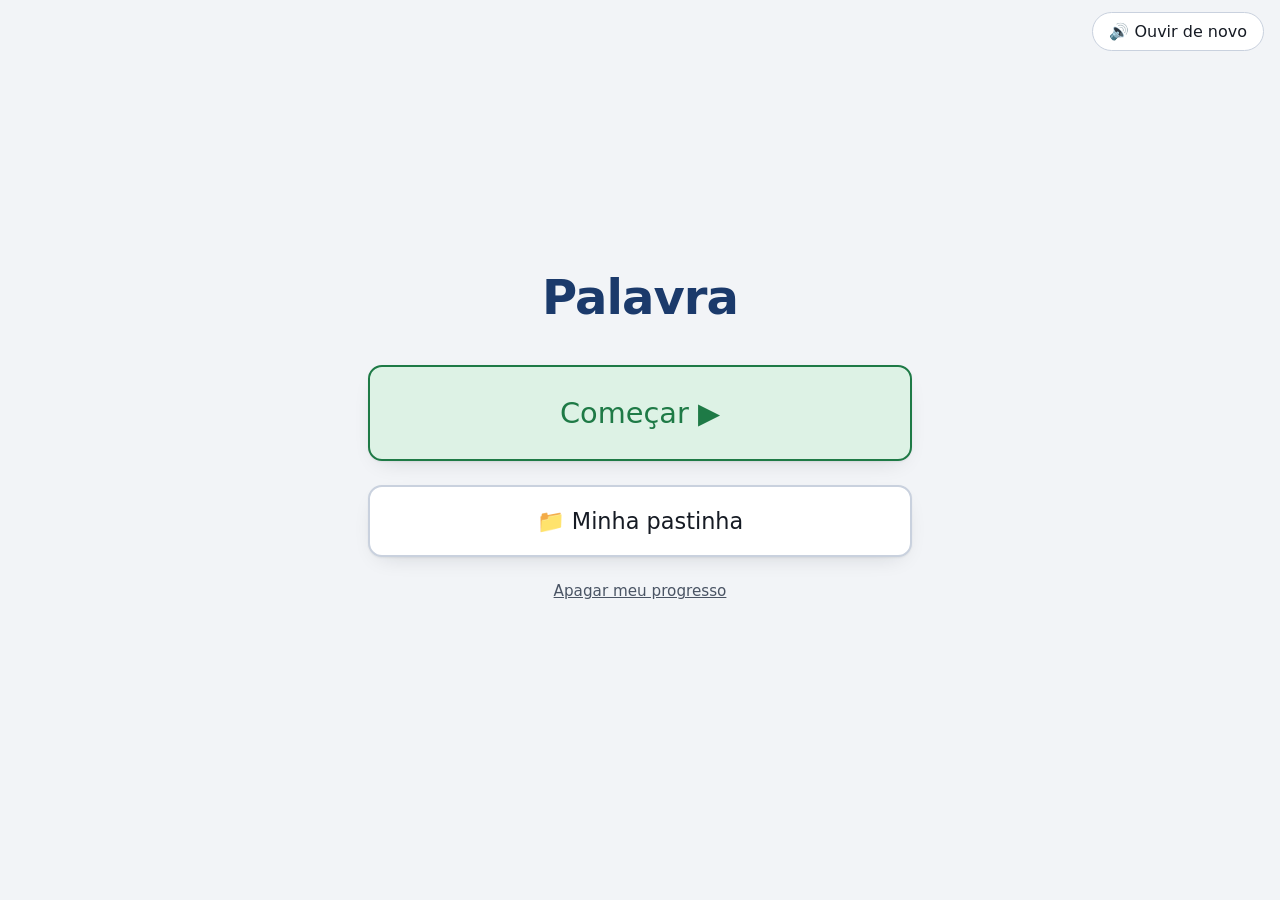
==== app/index.html @ 749df088 "Implementa o app: sessão completa com voz, ficha da descoberta e teclado de sílabas PWA em HTML e Ja" ====
<!doctype html>
<html lang="pt-BR">
<head>
  <meta charset="utf-8">
  <meta name="viewport" content="width=device-width, initial-scale=1, viewport-fit=cover">
  <meta name="theme-color" content="#1B3A6B">
  <meta name="description" content="Alfabetização de adultos pelo método Paulo Freire">
  <title>Palavra</title>
  <link rel="manifest" href="manifest.json">
  <link rel="icon" href="icones/icone-192.png">
  <link rel="apple-touch-icon" href="icones/icone-192.png">
  <link rel="stylesheet" href="estilo.css">
</head>
<body>
  <header class="barra">
    <button id="repetir" class="btn-ouvir" aria-label="Ouvir de novo">🔊 Ouvir de novo</button>
  </header>
  <main id="tela" class="tela"></main>
  <footer class="rodape">
    <p id="legenda" class="legenda" aria-live="polite"></p>
  </footer>
  <noscript>Este aplicativo precisa de JavaScript.</noscript>
  <script type="module" src="app.js"></script>
</body>
</html>
---- app/estilo.css ----
/* Palavra — feito para celular, para quem ainda não lê: pouco texto, letras
   grandes, botões grandes, tudo com som. Cores dos documentos do projeto. */

:root {
  --fundo: #F2F4F7;
  --cartao: #FFFFFF;
  --linha: #C9D1DE;
  --texto: #161B24;
  --texto-2: #4A5464;
  --tinta: #1B3A6B;
  --tinta-suave: #E3EAF6;
  --luz: #A8741A;
  --luz-suave: #F6EBD5;
  --certo: #1E7A46;
  --certo-suave: #DDF2E5;
  --atencao: #B4541A;
  --atencao-suave: #FBE5D6;
  --sombra: 0 1px 2px rgba(22, 27, 36, .06), 0 8px 24px -12px rgba(22, 27, 36, .2);
  --raio: 14px;
  --fonte: system-ui, -apple-system, "Segoe UI", Roboto, sans-serif;
}

@media (prefers-color-scheme: dark) {
  :root {
    --fundo: #0E131C;
    --cartao: #151C28;
    --linha: #2C3849;
    --texto: #E8ECF3;
    --texto-2: #AEB9C9;
    --tinta: #8CB0EC;
    --tinta-suave: #182740;
    --luz: #E0AE55;
    --luz-suave: #2A2214;
    --certo: #5BC489;
    --certo-suave: #12301F;
    --atencao: #F0965A;
    --atencao-suave: #3A2214;
    --sombra: 0 1px 2px rgba(0, 0, 0, .4), 0 10px 30px -14px rgba(0, 0, 0, .7);
  }
}

* { box-sizing: border-box; }

html, body { margin: 0; }

body {
  min-height: 100dvh;
  display: flex;
  flex-direction: column;
  background: var(--fundo);
  color: var(--texto);
  font-family: var(--fonte);
  -webkit-tap-highlight-color: transparent;
}

button { font: inherit; color: inherit; cursor: pointer; }

.barra {
  display: flex;
  justify-content: flex-end;
  padding: max(.75rem, env(safe-area-inset-top)) 1rem .5rem;
}

.btn-ouvir {
  border: 1px solid var(--linha);
  background: var(--cartao);
  border-radius: 999px;
  padding: .55rem 1rem;
  font-size: 1rem;
}

.tela { flex: 1; display: flex; padding: 0 1rem; }

.conteudo {
  width: 100%;
  max-width: 34rem;
  margin: 0 auto;
  display: flex;
  flex-direction: column;
  align-items: center;
  justify-content: center;
  gap: 1.5rem;
  padding: 1rem 0 2rem;
}

.rodape { padding: .5rem 1rem max(1rem, env(safe-area-inset-bottom)); min-height: 4.5rem; }

.legenda {
  max-width: 34rem;
  margin: 0 auto;
  color: var(--texto-2);
  font-size: 1rem;
  line-height: 1.4;
  text-align: center;
}

/* ---------------------------------------------------------------- início */

.marca { font-size: 3rem; margin: 0 0 1rem; color: var(--tinta); letter-spacing: -.02em; }
.inicio .conteudo { justify-content: center; }

.icone-grande { font-size: 5rem; line-height: 1; }
.grande { font-size: 1.6rem; text-align: center; margin: 0; }

/* ---------------------------------------------------------------- botões */

.btn {
  min-width: 4.5rem;
  min-height: 4.5rem;
  padding: .75rem 1.25rem;
  border: 2px solid var(--linha);
  border-radius: var(--raio);
  background: var(--cartao);
  box-shadow: var(--sombra);
  font-size: 1.8rem;
}
.btn:active { transform: scale(.97); }
.btn.sim { border-color: var(--certo); background: var(--certo-suave); color: var(--certo); }
.btn.nao { border-color: var(--atencao); background: var(--atencao-suave); color: var(--atencao); }
.btn.largo { width: 100%; font-size: 1.4rem; }
.comecar { font-size: 1.8rem !important; min-height: 6rem; }

.botoes { display: flex; gap: .75rem; justify-content: center; flex-wrap: wrap; }

.link { background: none; border: 0; color: var(--texto-2); text-decoration: underline; font-size: .95rem; }

/* ---------------------------------------------------------------- microfone */

.mic-area { display: flex; flex-direction: column; align-items: center; gap: .5rem; min-height: 8rem; }

.mic {
  width: 7rem;
  height: 7rem;
  border-radius: 50%;
  border: 0;
  background: var(--tinta);
  color: #fff;
  font-size: 3rem;
  display: grid;
  place-items: center;
  box-shadow: var(--sombra);
}
.mic.ouvindo { animation: pulsar 1.2s ease-in-out infinite; }
@keyframes pulsar {
  0%, 100% { box-shadow: 0 0 0 0 color-mix(in srgb, var(--tinta) 45%, transparent); }
  50% { box-shadow: 0 0 0 18px transparent; }
}
.mic-dica { margin: 0; color: var(--texto-2); font-size: 1.1rem; }

.digitar { display: flex; gap: .5rem; width: 100%; }
.digitar input {
  flex: 1;
  font-size: 1.2rem;
  padding: .75rem;
  border-radius: var(--raio);
  border: 2px solid var(--linha);
  background: var(--cartao);
  color: var(--texto);
}
.digitar .btn { min-height: auto; font-size: 1.1rem; }
.aviso { font-size: .9rem; color: var(--texto-2); text-align: center; margin: 0; }

/* ---------------------------------------------------------------- sílabas */

.sil {
  text-transform: uppercase;
  font-weight: 700;
  letter-spacing: .02em;
  border-radius: 10px;
  transition: background .15s, color .15s, transform .15s;
}

.palavra { display: flex; gap: .4rem; font-size: clamp(2.6rem, 14vw, 4.5rem); }
.palavra .sil { padding: .1em .2em; background: var(--cartao); box-shadow: var(--sombra); }

.familia, .vogais, .montagem, .escrita {
  display: flex;
  flex-wrap: wrap;
  gap: .4rem;
  justify-content: center;
  font-size: clamp(1.6rem, 8vw, 2.4rem);
}
.familia .sil, .vogais .sil, .montagem .sil, .escrita .sil {
  padding: .15em .35em;
  background: var(--cartao);
  border: 1px solid var(--linha);
}

.montagem, .escrita {
  min-height: 3.4rem;
  width: 100%;
  border-bottom: 3px solid var(--tinta);
  padding-bottom: .4rem;
}
.escrita .vazio { color: var(--texto-2); }

.acesa { background: var(--luz-suave) !important; color: var(--luz); transform: scale(1.08); }
.certa, .escrita.certa .sil { background: var(--certo-suave) !important; color: var(--certo); }
.atencao { background: var(--atencao-suave) !important; color: var(--atencao); outline: 3px solid var(--atencao); }

/* ficha da descoberta */
.ficha {
  display: grid;
  grid-template-columns: repeat(var(--colunas), 1fr);
  gap: .4rem;
  width: 100%;
}
.cel {
  display: grid;
  place-items: center;
  min-height: 3.6rem;
  font-size: clamp(1.2rem, 6vw, 1.8rem);
  background: var(--cartao);
  border: 2px solid var(--linha);
  box-shadow: var(--sombra);
}
button.cel:active { transform: scale(.94); }

.criadas { display: flex; flex-wrap: wrap; gap: .5rem; justify-content: center; }
.chip {
  padding: .45rem .9rem;
  border-radius: 999px;
  background: var(--tinta-suave);
  color: var(--tinta);
  border: 0;
  font-size: 1.2rem;
  font-weight: 600;
  text-transform: uppercase;
}

/* teclado de sílabas */
.teclado { display: flex; flex-direction: column; gap: .4rem; width: 100%; }
.teclado .linha { display: grid; grid-template-columns: repeat(5, 1fr); gap: .4rem; }
.tecla {
  min-height: 3.4rem;
  font-size: clamp(1.1rem, 5.5vw, 1.6rem);
  background: var(--cartao);
  border: 2px solid var(--linha);
}
.tecla:active { background: var(--luz-suave); }

/* caderno */
.lista-caderno {
  list-style: none;
  margin: 0;
  padding: 1.25rem 1.5rem;
  width: 100%;
  background: var(--cartao);
  border-radius: var(--raio);
  box-shadow: var(--sombra);
  font-size: clamp(2rem, 10vw, 3rem);
  font-weight: 700;
  text-transform: uppercase;
  line-height: 1.6;
  text-align: center;
}

pre { white-space: pre-wrap; font-size: .8rem; max-width: 100%; overflow: auto; }
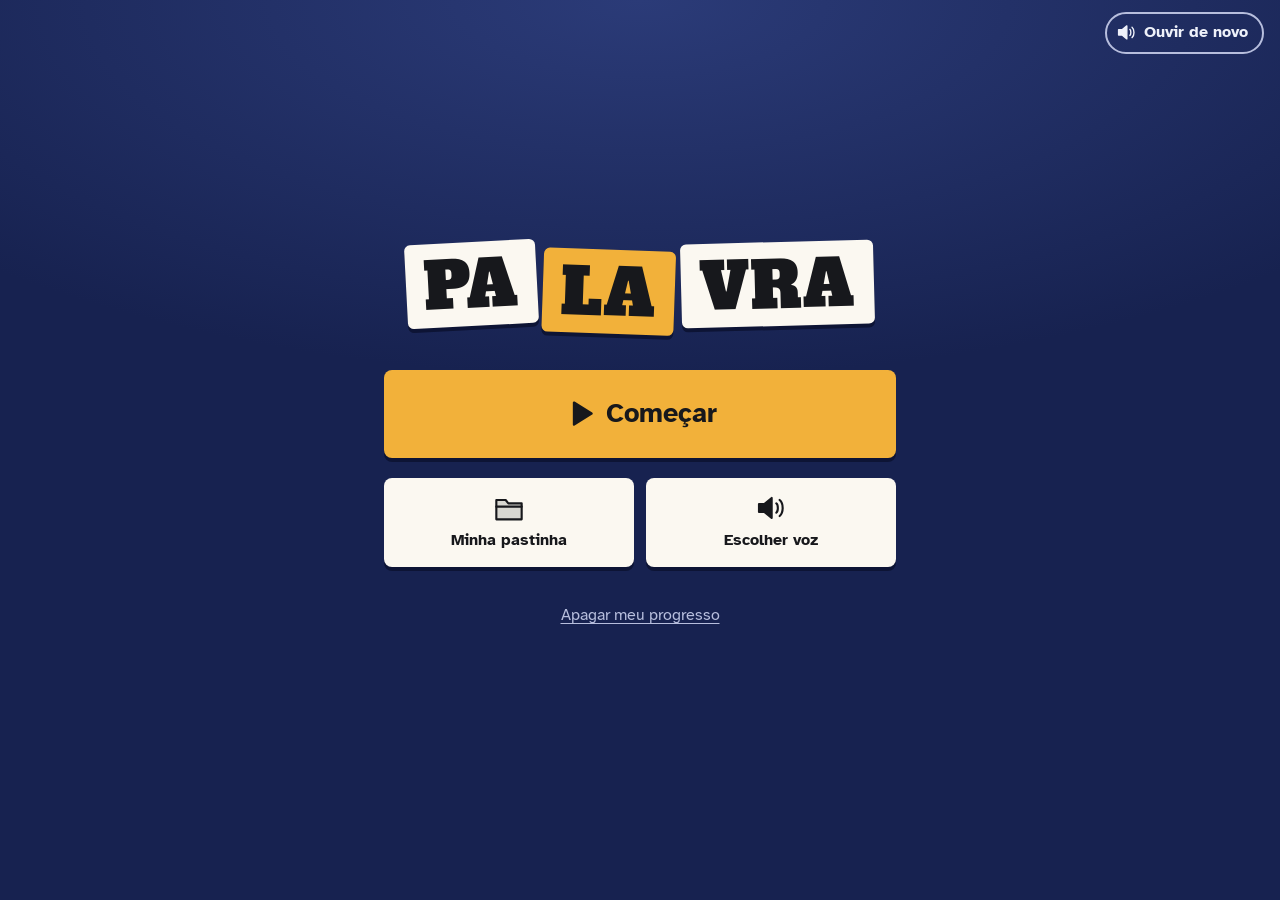
==== commit ca881b61: "Visual novo: sílabas de cartolina num quadro de anil Sílabas como pedaços de cartolina com letra de " ====
--- a/app/index.html
+++ b/app/index.html
@@ -3,17 +3,21 @@
 <head>
   <meta charset="utf-8">
   <meta name="viewport" content="width=device-width, initial-scale=1, viewport-fit=cover">
-  <meta name="theme-color" content="#1B3A6B">
+  <meta name="theme-color" content="#1E2B5C">
   <meta name="description" content="Alfabetização de adultos pelo método Paulo Freire">
   <title>Palavra</title>
   <link rel="manifest" href="manifest.json">
   <link rel="icon" href="icones/icone-192.png">
   <link rel="apple-touch-icon" href="icones/icone-192.png">
+  <link rel="preconnect" href="https://fonts.googleapis.com">
+  <link rel="preconnect" href="https://fonts.gstatic.com" crossorigin>
+  <link rel="stylesheet" href="https://fonts.googleapis.com/css2?family=Alfa+Slab+One&family=Atkinson+Hyperlegible:wght@400;700&display=swap">
   <link rel="stylesheet" href="estilo.css">
 </head>
 <body>
   <header class="barra">
-    <button id="repetir" class="btn-ouvir" aria-label="Ouvir de novo">🔊 Ouvir de novo</button>
+    <ol id="trilha" class="trilha" aria-label="Etapas da sessão"></ol>
+    <button id="repetir" class="btn-ouvir">Ouvir de novo</button>
   </header>
   <main id="tela" class="tela"></main>
   <footer class="rodape">
--- a/app/estilo.css
+++ b/app/estilo.css
@@ -1,258 +1,385 @@
-/* Palavra — feito para celular, para quem ainda não lê: pouco texto, letras
-   grandes, botões grandes, tudo com som. Cores dos documentos do projeto. */
+/* Palavra
+   As sílabas são pedaços de cartolina pregados num quadro de anil, como as
+   fichas que o círculo de cultura levava para casa. A letra é de cartaz
+   popular (Alfa Slab One, tipo de madeira); o resto usa a Atkinson
+   Hyperlegible, desenhada para quem enxerga pouco. As cores vêm de pigmentos
+   do Nordeste: anil, açafrão, urucum e folha. */
 
 :root {
-  --fundo: #F2F4F7;
-  --cartao: #FFFFFF;
-  --linha: #C9D1DE;
-  --texto: #161B24;
-  --texto-2: #4A5464;
-  --tinta: #1B3A6B;
-  --tinta-suave: #E3EAF6;
-  --luz: #A8741A;
-  --luz-suave: #F6EBD5;
-  --certo: #1E7A46;
-  --certo-suave: #DDF2E5;
-  --atencao: #B4541A;
-  --atencao-suave: #FBE5D6;
-  --sombra: 0 1px 2px rgba(22, 27, 36, .06), 0 8px 24px -12px rgba(22, 27, 36, .2);
-  --raio: 14px;
-  --fonte: system-ui, -apple-system, "Segoe UI", Roboto, sans-serif;
-}
-
-@media (prefers-color-scheme: dark) {
-  :root {
-    --fundo: #0E131C;
-    --cartao: #151C28;
-    --linha: #2C3849;
-    --texto: #E8ECF3;
-    --texto-2: #AEB9C9;
-    --tinta: #8CB0EC;
-    --tinta-suave: #182740;
-    --luz: #E0AE55;
-    --luz-suave: #2A2214;
-    --certo: #5BC489;
-    --certo-suave: #12301F;
-    --atencao: #F0965A;
-    --atencao-suave: #3A2214;
-    --sombra: 0 1px 2px rgba(0, 0, 0, .4), 0 10px 30px -14px rgba(0, 0, 0, .7);
-  }
+  --anil: #1E2B5C;
+  --anil-fundo: #172250;
+  --anil-claro: #2B3B78;
+  --cartolina: #FBF8F1;
+  --cartolina-2: #EFE9DC;
+  --tinta: #17181C;
+  --acafrao: #F2B13A;
+  --acafrao-escuro: #B97C10;
+  --urucum: #C9442E;
+  --folha: #3F8F5B;
+  --texto: #EEF1FA;
+  --texto-suave: #B7BEDD;
+  --sombra-bloco: 0 4px 0 #0D1435;
+  --raio: 8px;
+  --letra-cartaz: "Alfa Slab One", "Rockwell", "Roboto Slab", Georgia, serif;
+  --letra: "Atkinson Hyperlegible", system-ui, -apple-system, "Segoe UI", Roboto, sans-serif;
 }
 
 * { box-sizing: border-box; }
-
 html, body { margin: 0; }
 
 body {
   min-height: 100dvh;
   display: flex;
   flex-direction: column;
-  background: var(--fundo);
   color: var(--texto);
-  font-family: var(--fonte);
+  font-family: var(--letra);
+  font-size: 1.125rem;
+  line-height: 1.45;
+  background:
+    radial-gradient(120% 70% at 50% 0%, var(--anil-claro) 0%, transparent 60%),
+    var(--anil-fundo);
   -webkit-tap-highlight-color: transparent;
 }
 
 button { font: inherit; color: inherit; cursor: pointer; }
+:focus-visible { outline: 3px solid var(--acafrao); outline-offset: 3px; }
+
+.ico { width: 1.6em; height: 1.6em; flex: none; }
+
+/* ---------------------------------------------------------------- barra */
 
 .barra {
   display: flex;
-  justify-content: flex-end;
-  padding: max(.75rem, env(safe-area-inset-top)) 1rem .5rem;
-}
+  align-items: center;
+  justify-content: space-between;
+  gap: 1rem;
+  padding: max(.75rem, env(safe-area-inset-top)) 1rem .25rem;
+}
+
+.trilha { display: flex; gap: .3rem; margin: 0; padding: 0; list-style: none; }
+.trilha li {
+  width: .9rem;
+  height: 1.15rem;
+  border-radius: 2px;
+  border: 2px solid var(--texto-suave);
+  opacity: .55;
+}
+.trilha li.feita { background: var(--cartolina); border-color: var(--cartolina); opacity: 1; }
+.trilha li.atual { background: var(--acafrao); border-color: var(--acafrao); opacity: 1; transform: translateY(-2px); }
 
 .btn-ouvir {
-  border: 1px solid var(--linha);
-  background: var(--cartao);
+  display: inline-flex;
+  align-items: center;
+  gap: .4rem;
+  margin-left: auto;
+  padding: .45rem .9rem .45rem .6rem;
+  border: 2px solid var(--texto-suave);
   border-radius: 999px;
-  padding: .55rem 1rem;
+  background: transparent;
+  color: var(--texto);
   font-size: 1rem;
-}
+  font-weight: 700;
+}
+.btn-ouvir .ico { width: 1.3em; height: 1.3em; }
+
+/* ---------------------------------------------------------------- tela */
 
 .tela { flex: 1; display: flex; padding: 0 1rem; }
 
 .conteudo {
   width: 100%;
-  max-width: 34rem;
+  max-width: 32rem;
   margin: 0 auto;
   display: flex;
   flex-direction: column;
   align-items: center;
   justify-content: center;
   gap: 1.5rem;
-  padding: 1rem 0 2rem;
-}
-
-.rodape { padding: .5rem 1rem max(1rem, env(safe-area-inset-bottom)); min-height: 4.5rem; }
-
+  padding: 1rem 0 1.5rem;
+}
+
+.rodape {
+  padding: .75rem 1.25rem max(1rem, env(safe-area-inset-bottom));
+  min-height: 5rem;
+}
+
+/* a legenda do que a voz está falando */
 .legenda {
-  max-width: 34rem;
+  max-width: 30rem;
   margin: 0 auto;
-  color: var(--texto-2);
-  font-size: 1rem;
+  color: var(--texto);
+  font-size: 1.2rem;
   line-height: 1.4;
   text-align: center;
-}
+  text-wrap: balance;
+}
+
+h2 { font-family: var(--letra-cartaz); font-weight: 400; font-size: 1.8rem; margin: 0; color: var(--cartolina); }
+.grande { font-size: 1.5rem; font-weight: 700; text-align: center; margin: 0; text-wrap: balance; }
+.aviso { font-size: 1rem; color: var(--texto-suave); text-align: center; margin: 0; }
+
+.icone-grande {
+  display: grid;
+  place-items: center;
+  width: 7.5rem;
+  height: 7.5rem;
+  border-radius: 50%;
+  background: var(--anil-claro);
+  color: var(--acafrao);
+}
+.icone-grande .ico { width: 4.5rem; height: 4.5rem; }
 
 /* ---------------------------------------------------------------- início */
 
-.marca { font-size: 3rem; margin: 0 0 1rem; color: var(--tinta); letter-spacing: -.02em; }
-.inicio .conteudo { justify-content: center; }
-
-.icone-grande { font-size: 5rem; line-height: 1; }
-.grande { font-size: 1.6rem; text-align: center; margin: 0; }
+.inicio .conteudo { gap: 1.25rem; }
+
+.marca {
+  display: flex;
+  gap: .35rem;
+  margin: 0 0 1.5rem;
+  font-size: clamp(2.4rem, 12.5vw, 4rem);
+  line-height: 1;
+  font-weight: 400;
+}
+.marca .sil:nth-child(1) { transform: rotate(-3deg); }
+.marca .sil:nth-child(2) { transform: rotate(2deg) translateY(.12em); background: var(--acafrao); }
+.marca .sil:nth-child(3) { transform: rotate(-1.5deg); }
+
+.secundarios { display: grid; grid-template-columns: 1fr 1fr; gap: .75rem; width: 100%; }
+.secundarios .btn { flex-direction: column; font-size: 1rem; gap: .3rem; padding: .9rem .5rem; }
+
+.link {
+  margin-top: 1rem;
+  background: none;
+  border: 0;
+  color: var(--texto-suave);
+  text-decoration: underline;
+  text-underline-offset: 3px;
+  font-size: 1rem;
+}
 
 /* ---------------------------------------------------------------- botões */
 
 .btn {
+  display: inline-flex;
+  align-items: center;
+  justify-content: center;
+  gap: .5rem;
   min-width: 4.5rem;
   min-height: 4.5rem;
-  padding: .75rem 1.25rem;
-  border: 2px solid var(--linha);
+  padding: .75rem 1.1rem;
+  border: 0;
   border-radius: var(--raio);
-  background: var(--cartao);
-  box-shadow: var(--sombra);
-  font-size: 1.8rem;
-}
-.btn:active { transform: scale(.97); }
-.btn.sim { border-color: var(--certo); background: var(--certo-suave); color: var(--certo); }
-.btn.nao { border-color: var(--atencao); background: var(--atencao-suave); color: var(--atencao); }
-.btn.largo { width: 100%; font-size: 1.4rem; }
-.comecar { font-size: 1.8rem !important; min-height: 6rem; }
+  background: var(--cartolina);
+  color: var(--tinta);
+  box-shadow: var(--sombra-bloco);
+  font-size: 1.25rem;
+  font-weight: 700;
+  transition: transform .06s, box-shadow .06s;
+}
+.btn:active { transform: translateY(3px); box-shadow: 0 1px 0 #0D1435; }
+.btn .ico { width: 2rem; height: 2rem; }
+.btn.principal { background: var(--acafrao); }
+.btn.sim { background: var(--folha); color: #fff; }
+.btn.nao { background: var(--urucum); color: #fff; }
+.btn.largo { width: 100%; font-size: 1.35rem; }
+.btn[hidden] { display: none; }
+.comecar { min-height: 5.5rem; font-size: 1.7rem !important; }
+.comecar .ico { width: 2.2rem; height: 2.2rem; }
 
 .botoes { display: flex; gap: .75rem; justify-content: center; flex-wrap: wrap; }
-
-.link { background: none; border: 0; color: var(--texto-2); text-decoration: underline; font-size: .95rem; }
+.botoes .btn.sim, .botoes .btn.nao { min-width: 6.5rem; min-height: 5.5rem; }
 
 /* ---------------------------------------------------------------- microfone */
 
-.mic-area { display: flex; flex-direction: column; align-items: center; gap: .5rem; min-height: 8rem; }
-
-.mic {
-  width: 7rem;
-  height: 7rem;
-  border-radius: 50%;
-  border: 0;
-  background: var(--tinta);
-  color: #fff;
-  font-size: 3rem;
+.mic-area {
+  display: flex;
+  flex-direction: column;
+  align-items: center;
+  gap: .6rem;
+  width: 100%;
+  min-height: 9rem;
+}
+
+.gravador {
+  position: relative;
+  display: flex;
+  align-items: center;
+  justify-content: center;
+  width: 100%;
+  min-height: 8.5rem;
+}
+
+.lixeira {
+  position: absolute;
+  left: 0;
+  z-index: 2;
   display: grid;
   place-items: center;
-  box-shadow: var(--sombra);
-}
-.mic.ouvindo { animation: pulsar 1.2s ease-in-out infinite; }
+  width: 3.5rem;
+  height: 3.5rem;
+  border-radius: 50%;
+  color: var(--texto);
+  opacity: 0;
+  transition: opacity .15s, transform .15s, background .15s;
+}
+.lixeira .ico { width: 2.2rem; height: 2.2rem; }
+.gravando .lixeira { opacity: .6; }
+.cancelando .lixeira { opacity: 1; transform: scale(1.35); background: var(--urucum); }
+
+.mic {
+  display: grid;
+  place-items: center;
+  width: 7.5rem;
+  height: 7.5rem;
+  border: 0;
+  border-radius: 50%;
+  background: var(--acafrao);
+  color: var(--tinta);
+  box-shadow: var(--sombra-bloco);
+  touch-action: none;             /* o arraste não rola a tela */
+  user-select: none;
+  -webkit-user-select: none;
+  -webkit-touch-callout: none;    /* sem menu de toque longo no iPhone */
+  transition: background .15s, width .15s, height .15s;
+}
+.mic .ico { width: 3.4rem; height: 3.4rem; }
+.gravando .mic {
+  width: 8.5rem;
+  height: 8.5rem;
+  background: var(--urucum);
+  color: #fff;
+  animation: pulsar 1.3s ease-in-out infinite;
+}
+.cancelando .mic { background: var(--anil-claro); animation: none; }
 @keyframes pulsar {
-  0%, 100% { box-shadow: 0 0 0 0 color-mix(in srgb, var(--tinta) 45%, transparent); }
-  50% { box-shadow: 0 0 0 18px transparent; }
-}
-.mic-dica { margin: 0; color: var(--texto-2); font-size: 1.1rem; }
+  0%, 100% { box-shadow: 0 0 0 0 rgba(201, 68, 46, .55); }
+  50% { box-shadow: 0 0 0 22px rgba(201, 68, 46, 0); }
+}
+
+.mic-dica { margin: 0; color: var(--texto-suave); font-size: 1.1rem; text-align: center; }
+.tempo { font-variant-numeric: tabular-nums; font-weight: 700; color: var(--acafrao); }
 
 .digitar { display: flex; gap: .5rem; width: 100%; }
 .digitar input {
   flex: 1;
-  font-size: 1.2rem;
+  min-width: 0;
+  font: inherit;
   padding: .75rem;
+  border: 0;
   border-radius: var(--raio);
-  border: 2px solid var(--linha);
-  background: var(--cartao);
-  color: var(--texto);
+  background: var(--cartolina);
+  color: var(--tinta);
 }
 .digitar .btn { min-height: auto; font-size: 1.1rem; }
-.aviso { font-size: .9rem; color: var(--texto-2); text-align: center; margin: 0; }
 
 /* ---------------------------------------------------------------- sílabas */
 
+/* cada sílaba é um pedaço de cartolina */
 .sil {
+  display: inline-grid;
+  place-items: center;
+  border-radius: 6px;
+  background: var(--cartolina);
+  color: var(--tinta);
+  box-shadow: var(--sombra-bloco);
+  font-family: var(--letra-cartaz);
+  font-weight: 400;
   text-transform: uppercase;
-  font-weight: 700;
   letter-spacing: .02em;
-  border-radius: 10px;
+  line-height: 1;
+  padding: .18em .28em .14em;
   transition: background .15s, color .15s, transform .15s;
 }
 
-.palavra { display: flex; gap: .4rem; font-size: clamp(2.6rem, 14vw, 4.5rem); }
-.palavra .sil { padding: .1em .2em; background: var(--cartao); box-shadow: var(--sombra); }
+.palavra { display: flex; gap: .45rem; font-size: clamp(2.6rem, 15vw, 4.6rem); }
+.palavra .sil:nth-child(odd) { transform: rotate(-1.5deg); }
+.palavra .sil:nth-child(even) { transform: rotate(1.2deg); }
 
 .familia, .vogais, .montagem, .escrita {
   display: flex;
   flex-wrap: wrap;
-  gap: .4rem;
+  gap: .45rem;
   justify-content: center;
-  font-size: clamp(1.6rem, 8vw, 2.4rem);
-}
-.familia .sil, .vogais .sil, .montagem .sil, .escrita .sil {
-  padding: .15em .35em;
-  background: var(--cartao);
-  border: 1px solid var(--linha);
-}
+  font-size: clamp(1.6rem, 8.5vw, 2.4rem);
+}
+
+.vogais .sil { background: var(--cartolina-2); }
 
 .montagem, .escrita {
-  min-height: 3.4rem;
-  width: 100%;
-  border-bottom: 3px solid var(--tinta);
-  padding-bottom: .4rem;
-}
-.escrita .vazio { color: var(--texto-2); }
-
-.acesa { background: var(--luz-suave) !important; color: var(--luz); transform: scale(1.08); }
-.certa, .escrita.certa .sil { background: var(--certo-suave) !important; color: var(--certo); }
-.atencao { background: var(--atencao-suave) !important; color: var(--atencao); outline: 3px solid var(--atencao); }
+  width: 100%;
+  min-height: 4.2rem;
+  align-items: center;
+  padding: .55rem;
+  border-radius: var(--raio);
+  background: rgba(0, 0, 0, .22);
+  box-shadow: inset 0 2px 0 rgba(0, 0, 0, .25);
+}
+.escrita .vazio { color: var(--texto-suave); font-size: 1.4rem; }
+
+/* estados das sílabas */
+.sil.acesa { background: var(--acafrao) !important; color: var(--tinta); transform: translateY(-4px) rotate(0) scale(1.06); }
+.sil.certa, .escrita.certa .sil { background: var(--folha) !important; color: #fff; }
+.sil.atencao { background: var(--urucum) !important; color: #fff; }
 
 /* ficha da descoberta */
 .ficha {
   display: grid;
   grid-template-columns: repeat(var(--colunas), 1fr);
-  gap: .4rem;
+  gap: .5rem;
   width: 100%;
 }
 .cel {
-  display: grid;
-  place-items: center;
-  min-height: 3.6rem;
-  font-size: clamp(1.2rem, 6vw, 1.8rem);
-  background: var(--cartao);
-  border: 2px solid var(--linha);
-  box-shadow: var(--sombra);
-}
-button.cel:active { transform: scale(.94); }
+  min-height: 3.8rem;
+  padding: .2em 0;
+  border: 0;
+  font-size: clamp(1.25rem, 6.2vw, 1.9rem);
+}
+button.cel:active { transform: translateY(3px); box-shadow: 0 1px 0 #0D1435; }
 
 .criadas { display: flex; flex-wrap: wrap; gap: .5rem; justify-content: center; }
 .chip {
-  padding: .45rem .9rem;
+  padding: .4rem .85rem .35rem;
+  border: 2px solid var(--cartolina);
   border-radius: 999px;
-  background: var(--tinta-suave);
-  color: var(--tinta);
-  border: 0;
-  font-size: 1.2rem;
-  font-weight: 600;
+  background: transparent;
+  color: var(--cartolina);
+  font-family: var(--letra-cartaz);
+  font-size: 1.15rem;
   text-transform: uppercase;
 }
 
 /* teclado de sílabas */
-.teclado { display: flex; flex-direction: column; gap: .4rem; width: 100%; }
-.teclado .linha { display: grid; grid-template-columns: repeat(5, 1fr); gap: .4rem; }
-.tecla {
-  min-height: 3.4rem;
-  font-size: clamp(1.1rem, 5.5vw, 1.6rem);
-  background: var(--cartao);
-  border: 2px solid var(--linha);
-}
-.tecla:active { background: var(--luz-suave); }
-
-/* caderno */
+.teclado { display: flex; flex-direction: column; gap: .5rem; width: 100%; }
+.teclado .linha { display: grid; grid-template-columns: repeat(5, 1fr); gap: .5rem; }
+.tecla { min-height: 3.5rem; border: 0; font-size: clamp(1.15rem, 5.6vw, 1.7rem); }
+.tecla:active { background: var(--acafrao); transform: translateY(3px); box-shadow: 0 1px 0 #0D1435; }
+
+/* caderno: as palavras do dia numa folha pautada */
 .lista-caderno {
   list-style: none;
   margin: 0;
-  padding: 1.25rem 1.5rem;
-  width: 100%;
-  background: var(--cartao);
-  border-radius: var(--raio);
-  box-shadow: var(--sombra);
-  font-size: clamp(2rem, 10vw, 3rem);
-  font-weight: 700;
+  width: 100%;
+  padding: 0 1.25rem 0 3rem;
+  border-radius: 4px;
+  background:
+    linear-gradient(90deg, transparent 2.1rem, rgba(201, 68, 46, .55) 2.1rem, rgba(201, 68, 46, .55) 2.25rem, transparent 2.25rem),
+    repeating-linear-gradient(to bottom, var(--cartolina) 0, var(--cartolina) 3.95rem, #B9C6E4 3.95rem, #B9C6E4 4rem);
+  color: var(--tinta);
+  box-shadow: var(--sombra-bloco);
+  font-family: var(--letra-cartaz);
+  font-size: clamp(2rem, 10vw, 2.8rem);
+  line-height: 4rem;
   text-transform: uppercase;
-  line-height: 1.6;
-  text-align: center;
-}
+}
+
+/* escolher voz */
+.vozes { display: flex; flex-direction: column; gap: .6rem; width: 100%; }
+.voz { justify-content: flex-start; font-size: 1.05rem; min-height: 3.5rem; text-align: left; }
+.voz.sim { background: var(--acafrao); color: var(--tinta); }
 
 pre { white-space: pre-wrap; font-size: .8rem; max-width: 100%; overflow: auto; }
+
+@media (prefers-reduced-motion: reduce) {
+  *, *::before, *::after { animation: none !important; transition: none !important; }
+}
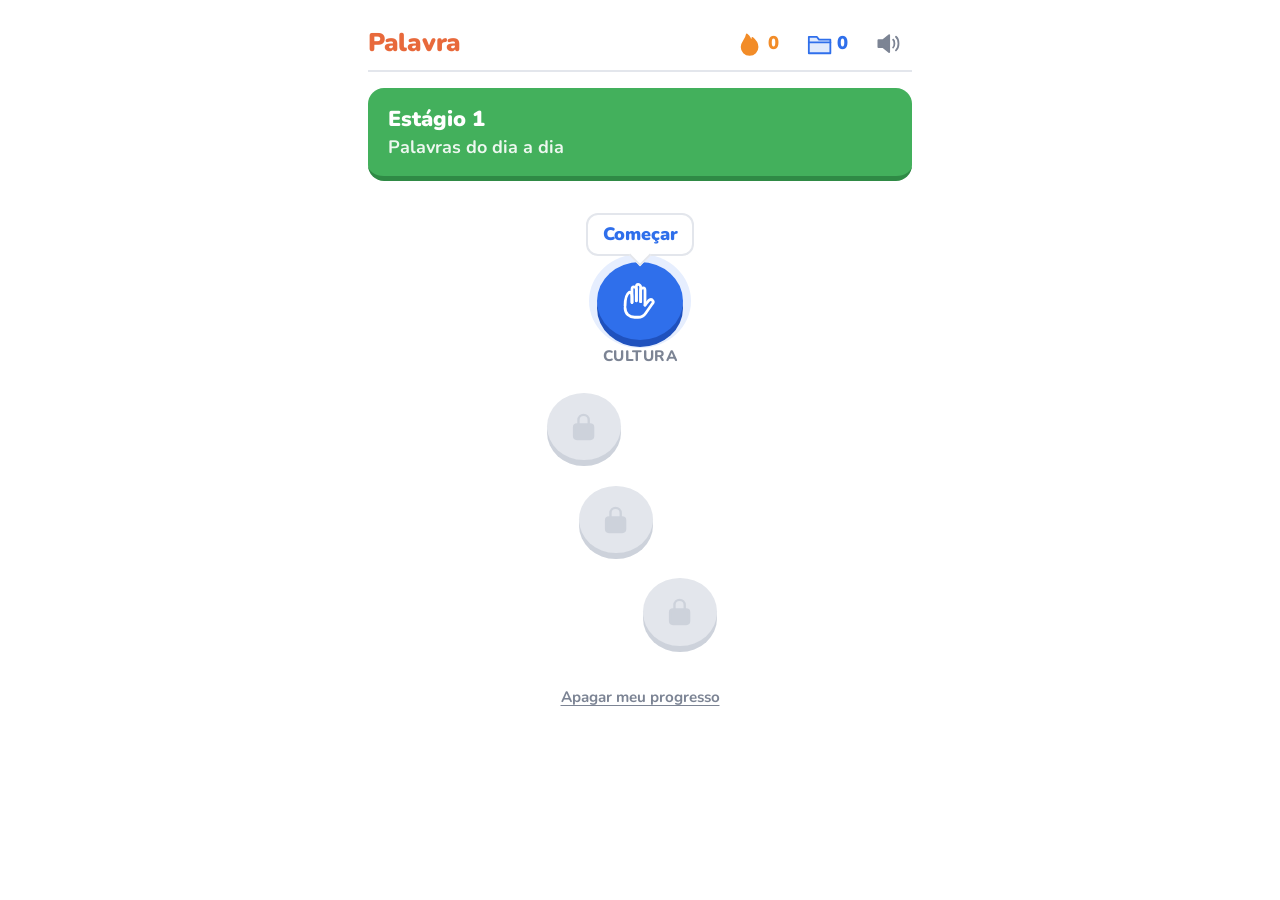
==== commit b97f1d81: "Visual de jogo: mascote, barra de progresso, avisos e trilha de lições Tela clara com botões e sílab" ====
--- a/app/index.html
+++ b/app/index.html
@@ -3,7 +3,7 @@
 <head>
   <meta charset="utf-8">
   <meta name="viewport" content="width=device-width, initial-scale=1, viewport-fit=cover">
-  <meta name="theme-color" content="#1E2B5C">
+  <meta name="theme-color" content="#FFFFFF">
   <meta name="description" content="Alfabetização de adultos pelo método Paulo Freire">
   <title>Palavra</title>
   <link rel="manifest" href="manifest.json">
@@ -11,18 +11,24 @@
   <link rel="apple-touch-icon" href="icones/icone-192.png">
   <link rel="preconnect" href="https://fonts.googleapis.com">
   <link rel="preconnect" href="https://fonts.gstatic.com" crossorigin>
-  <link rel="stylesheet" href="https://fonts.googleapis.com/css2?family=Alfa+Slab+One&family=Atkinson+Hyperlegible:wght@400;700&display=swap">
+  <link rel="stylesheet" href="https://fonts.googleapis.com/css2?family=Nunito:wght@600;700;800;900&display=swap">
   <link rel="stylesheet" href="estilo.css">
 </head>
-<body>
-  <header class="barra">
-    <ol id="trilha" class="trilha" aria-label="Etapas da sessão"></ol>
-    <button id="repetir" class="btn-ouvir">Ouvir de novo</button>
+<body class="em-casa">
+  <header class="topo">
+    <button id="fechar" class="btn-icone" aria-label="Sair da lição"></button>
+    <div class="progresso" role="progressbar" aria-label="Progresso da lição" aria-valuemin="0" aria-valuemax="100">
+      <div id="barra" class="progresso-barra"></div>
+    </div>
+    <button id="repetir" class="btn-icone" aria-label="Ouvir de novo"></button>
   </header>
+  <section class="cena" aria-live="polite">
+    <div id="mascote" class="mascote"></div>
+    <div class="balao"><p id="legenda" class="legenda"></p></div>
+  </section>
   <main id="tela" class="tela"></main>
-  <footer class="rodape">
-    <p id="legenda" class="legenda" aria-live="polite"></p>
-  </footer>
+  <div id="aviso" class="aviso-baixo" hidden></div>
+  <div id="confete" class="confete" aria-hidden="true"></div>
   <noscript>Este aplicativo precisa de JavaScript.</noscript>
   <script type="module" src="app.js"></script>
 </body>
--- a/app/estilo.css
+++ b/app/estilo.css
@@ -1,27 +1,32 @@
-/* Palavra
-   As sílabas são pedaços de cartolina pregados num quadro de anil, como as
-   fichas que o círculo de cultura levava para casa. A letra é de cartaz
-   popular (Alfa Slab One, tipo de madeira); o resto usa a Atkinson
-   Hyperlegible, desenhada para quem enxerga pouco. As cores vêm de pigmentos
-   do Nordeste: anil, açafrão, urucum e folha. */
+/* Palavra: visual de jogo, claro e gordinho.
+   Botões e cartões com "degrau" embaixo (parecem apertáveis), barra de
+   progresso no topo, o Tijolinho com balão de fala, aviso que sobe de baixo
+   e trilha de lições. Letra Nunito, arredondada e fácil de ler. */
 
 :root {
-  --anil: #1E2B5C;
-  --anil-fundo: #172250;
-  --anil-claro: #2B3B78;
-  --cartolina: #FBF8F1;
-  --cartolina-2: #EFE9DC;
-  --tinta: #17181C;
-  --acafrao: #F2B13A;
-  --acafrao-escuro: #B97C10;
-  --urucum: #C9442E;
-  --folha: #3F8F5B;
-  --texto: #EEF1FA;
-  --texto-suave: #B7BEDD;
-  --sombra-bloco: 0 4px 0 #0D1435;
-  --raio: 8px;
-  --letra-cartaz: "Alfa Slab One", "Rockwell", "Roboto Slab", Georgia, serif;
-  --letra: "Atkinson Hyperlegible", system-ui, -apple-system, "Segoe UI", Roboto, sans-serif;
+  --fundo: #FFFFFF;
+  --fundo-2: #F4F6FA;
+  --linha: #E3E6EC;
+  --linha-forte: #CDD2DB;
+  --texto: #3A3F4A;
+  --texto-suave: #7C8494;
+
+  --azul: #2F6FEB;
+  --azul-escuro: #1F51BD;
+  --azul-claro: #E6EEFE;
+  --verde: #43B05C;
+  --verde-escuro: #2F8A45;
+  --verde-claro: #E3F6E7;
+  --laranja: #F28C28;
+  --laranja-escuro: #C96A10;
+  --laranja-claro: #FEF0E1;
+  --ouro: #FFC233;
+  --ouro-escuro: #D99A00;
+  --ouro-claro: #FFF5D6;
+  --tijolo: #E8693B;
+
+  --raio: 16px;
+  --letra: "Nunito", system-ui, -apple-system, "Segoe UI", Roboto, sans-serif;
 }
 
 * { box-sizing: border-box; }
@@ -31,56 +36,108 @@
   min-height: 100dvh;
   display: flex;
   flex-direction: column;
+  background: var(--fundo);
   color: var(--texto);
   font-family: var(--letra);
   font-size: 1.125rem;
-  line-height: 1.45;
-  background:
-    radial-gradient(120% 70% at 50% 0%, var(--anil-claro) 0%, transparent 60%),
-    var(--anil-fundo);
+  font-weight: 700;
+  line-height: 1.4;
   -webkit-tap-highlight-color: transparent;
 }
 
 button { font: inherit; color: inherit; cursor: pointer; }
-:focus-visible { outline: 3px solid var(--acafrao); outline-offset: 3px; }
-
-.ico { width: 1.6em; height: 1.6em; flex: none; }
-
-/* ---------------------------------------------------------------- barra */
-
-.barra {
-  display: flex;
-  align-items: center;
-  justify-content: space-between;
-  gap: 1rem;
+:focus-visible { outline: 3px solid var(--azul); outline-offset: 3px; }
+.ico { width: 1.5em; height: 1.5em; flex: none; }
+
+/* ---------------------------------------------------------------- topo da lição */
+
+.topo {
+  display: flex;
+  align-items: center;
+  gap: .75rem;
   padding: max(.75rem, env(safe-area-inset-top)) 1rem .25rem;
 }
 
-.trilha { display: flex; gap: .3rem; margin: 0; padding: 0; list-style: none; }
-.trilha li {
-  width: .9rem;
-  height: 1.15rem;
-  border-radius: 2px;
-  border: 2px solid var(--texto-suave);
-  opacity: .55;
-}
-.trilha li.feita { background: var(--cartolina); border-color: var(--cartolina); opacity: 1; }
-.trilha li.atual { background: var(--acafrao); border-color: var(--acafrao); opacity: 1; transform: translateY(-2px); }
-
-.btn-ouvir {
-  display: inline-flex;
-  align-items: center;
-  gap: .4rem;
-  margin-left: auto;
-  padding: .45rem .9rem .45rem .6rem;
-  border: 2px solid var(--texto-suave);
+.btn-icone {
+  display: grid;
+  place-items: center;
+  width: 2.75rem;
+  height: 2.75rem;
+  flex: none;
+  border: 0;
+  border-radius: 12px;
+  background: transparent;
+  color: var(--texto-suave);
+}
+.btn-icone .ico { width: 1.8rem; height: 1.8rem; }
+#repetir { color: var(--azul); background: var(--azul-claro); }
+
+.progresso {
+  flex: 1;
+  height: 1.1rem;
   border-radius: 999px;
-  background: transparent;
-  color: var(--texto);
-  font-size: 1rem;
-  font-weight: 700;
-}
-.btn-ouvir .ico { width: 1.3em; height: 1.3em; }
+  background: var(--linha);
+  overflow: hidden;
+}
+.progresso-barra {
+  height: 100%;
+  width: 4%;
+  border-radius: 999px;
+  background: var(--verde);
+  box-shadow: inset 0 -4px 0 rgba(0, 0, 0, .12), inset 0 4px 0 rgba(255, 255, 255, .3);
+  transition: width .5s cubic-bezier(.3, 1.4, .5, 1);
+}
+
+/* ---------------------------------------------------------------- mascote e balão */
+
+.cena {
+  display: flex;
+  align-items: flex-end;
+  gap: .5rem;
+  max-width: 34rem;
+  width: 100%;
+  margin: 0 auto;
+  padding: .75rem 1rem 0;
+}
+
+.mascote { width: 5.5rem; flex: none; }
+.tijolinho { width: 100%; height: auto; display: block; overflow: visible; }
+.tijolinho .bracos-cima { display: none; }
+.mascote.comemora .bracos-cima { display: inline; }
+.mascote.comemora .bracos-baixo { display: none; }
+.mascote.comemora .tijolinho { animation: pular .6s ease-in-out infinite; }
+.mascote.feliz .tijolinho { animation: pular .5s ease-in-out 2; }
+.mascote.falando .boca { animation: falar .28s ease-in-out infinite alternate; transform-origin: 60px 74px; }
+.mascote.pensando .pupila { transform: translate(-3px, -3px); }
+.tijolinho .olhos { animation: piscar 4.5s infinite; transform-origin: 60px 54px; }
+
+@keyframes pular { 0%, 100% { transform: translateY(0); } 50% { transform: translateY(-10px); } }
+@keyframes falar { from { transform: scaleY(.45); } to { transform: scaleY(1.15); } }
+@keyframes piscar { 0%, 94%, 100% { transform: scaleY(1); } 96% { transform: scaleY(.1); } }
+
+.balao {
+  position: relative;
+  flex: 1;
+  margin-bottom: 1.4rem;
+  padding: .75rem 1rem;
+  border: 2px solid var(--linha);
+  border-radius: var(--raio);
+  background: var(--fundo);
+}
+.balao::before, .balao::after {
+  content: "";
+  position: absolute;
+  left: -12px;
+  bottom: 14px;
+  border: 12px solid transparent;
+  border-left: 0;
+  border-right-color: var(--linha);
+}
+.balao::after { left: -9px; border-right-color: var(--fundo); }
+.legenda { margin: 0; font-size: 1.2rem; font-weight: 800; color: var(--texto); min-height: 1.4em; text-wrap: pretty; }
+
+/* em casa (trilha de lições) não há barra nem mascote falando */
+.em-casa .topo, .em-casa .cena { display: none; }
 
 /* ---------------------------------------------------------------- tela */
 
@@ -88,118 +145,76 @@
 
 .conteudo {
   width: 100%;
-  max-width: 32rem;
+  max-width: 34rem;
   margin: 0 auto;
   display: flex;
   flex-direction: column;
   align-items: center;
   justify-content: center;
-  gap: 1.5rem;
-  padding: 1rem 0 1.5rem;
-}
-
-.rodape {
-  padding: .75rem 1.25rem max(1rem, env(safe-area-inset-bottom));
-  min-height: 5rem;
-}
-
-/* a legenda do que a voz está falando */
-.legenda {
-  max-width: 30rem;
-  margin: 0 auto;
-  color: var(--texto);
-  font-size: 1.2rem;
-  line-height: 1.4;
-  text-align: center;
-  text-wrap: balance;
-}
-
-h2 { font-family: var(--letra-cartaz); font-weight: 400; font-size: 1.8rem; margin: 0; color: var(--cartolina); }
-.grande { font-size: 1.5rem; font-weight: 700; text-align: center; margin: 0; text-wrap: balance; }
-.aviso { font-size: 1rem; color: var(--texto-suave); text-align: center; margin: 0; }
+  gap: 1.4rem;
+  padding: 1rem 0 2rem;
+}
+
+h2 { margin: 0; font-size: 1.7rem; font-weight: 900; color: var(--texto); text-align: center; }
+.grande { font-size: 1.5rem; font-weight: 800; text-align: center; margin: 0; text-wrap: balance; }
+.aviso { font-size: 1rem; color: var(--texto-suave); text-align: center; margin: 0; font-weight: 700; }
 
 .icone-grande {
   display: grid;
   place-items: center;
-  width: 7.5rem;
-  height: 7.5rem;
+  width: 7rem;
+  height: 7rem;
   border-radius: 50%;
-  background: var(--anil-claro);
-  color: var(--acafrao);
-}
-.icone-grande .ico { width: 4.5rem; height: 4.5rem; }
-
-/* ---------------------------------------------------------------- início */
-
-.inicio .conteudo { gap: 1.25rem; }
-
-.marca {
-  display: flex;
-  gap: .35rem;
-  margin: 0 0 1.5rem;
-  font-size: clamp(2.4rem, 12.5vw, 4rem);
-  line-height: 1;
-  font-weight: 400;
-}
-.marca .sil:nth-child(1) { transform: rotate(-3deg); }
-.marca .sil:nth-child(2) { transform: rotate(2deg) translateY(.12em); background: var(--acafrao); }
-.marca .sil:nth-child(3) { transform: rotate(-1.5deg); }
-
-.secundarios { display: grid; grid-template-columns: 1fr 1fr; gap: .75rem; width: 100%; }
-.secundarios .btn { flex-direction: column; font-size: 1rem; gap: .3rem; padding: .9rem .5rem; }
+  background: var(--ouro-claro);
+  color: var(--ouro-escuro);
+}
+.icone-grande .ico { width: 4rem; height: 4rem; }
+
+/* ---------------------------------------------------------------- botões com degrau */
+
+.btn {
+  display: inline-flex;
+  align-items: center;
+  justify-content: center;
+  gap: .5rem;
+  min-width: 4.5rem;
+  min-height: 4.25rem;
+  padding: .7rem 1.1rem;
+  border: 2px solid var(--linha);
+  border-bottom-width: 5px;
+  border-radius: var(--raio);
+  background: var(--fundo);
+  color: var(--texto);
+  font-size: 1.25rem;
+  font-weight: 900;
+  letter-spacing: .01em;
+  transition: transform .05s, border-bottom-width .05s;
+}
+.btn:active { transform: translateY(3px); border-bottom-width: 2px; margin-top: 3px; }
+.btn .ico { width: 2rem; height: 2rem; }
+.btn.principal { background: var(--azul); border-color: var(--azul-escuro); color: #fff; }
+.btn.sim { background: var(--verde); border-color: var(--verde-escuro); color: #fff; }
+.btn.nao { background: var(--laranja); border-color: var(--laranja-escuro); color: #fff; }
+.btn.largo { width: 100%; font-size: 1.3rem; }
+.btn[hidden] { display: none; }
+
+.botoes { display: flex; gap: .75rem; justify-content: center; flex-wrap: wrap; }
+.botoes .btn.sim, .botoes .btn.nao { min-width: 7rem; min-height: 5.5rem; }
 
 .link {
-  margin-top: 1rem;
+  margin-top: .5rem;
   background: none;
   border: 0;
   color: var(--texto-suave);
   text-decoration: underline;
   text-underline-offset: 3px;
-  font-size: 1rem;
-}
-
-/* ---------------------------------------------------------------- botões */
-
-.btn {
-  display: inline-flex;
-  align-items: center;
-  justify-content: center;
-  gap: .5rem;
-  min-width: 4.5rem;
-  min-height: 4.5rem;
-  padding: .75rem 1.1rem;
-  border: 0;
-  border-radius: var(--raio);
-  background: var(--cartolina);
-  color: var(--tinta);
-  box-shadow: var(--sombra-bloco);
-  font-size: 1.25rem;
+  font-size: .95rem;
   font-weight: 700;
-  transition: transform .06s, box-shadow .06s;
-}
-.btn:active { transform: translateY(3px); box-shadow: 0 1px 0 #0D1435; }
-.btn .ico { width: 2rem; height: 2rem; }
-.btn.principal { background: var(--acafrao); }
-.btn.sim { background: var(--folha); color: #fff; }
-.btn.nao { background: var(--urucum); color: #fff; }
-.btn.largo { width: 100%; font-size: 1.35rem; }
-.btn[hidden] { display: none; }
-.comecar { min-height: 5.5rem; font-size: 1.7rem !important; }
-.comecar .ico { width: 2.2rem; height: 2.2rem; }
-
-.botoes { display: flex; gap: .75rem; justify-content: center; flex-wrap: wrap; }
-.botoes .btn.sim, .botoes .btn.nao { min-width: 6.5rem; min-height: 5.5rem; }
+}
 
 /* ---------------------------------------------------------------- microfone */
 
-.mic-area {
-  display: flex;
-  flex-direction: column;
-  align-items: center;
-  gap: .6rem;
-  width: 100%;
-  min-height: 9rem;
-}
+.mic-area { display: flex; flex-direction: column; align-items: center; gap: .6rem; width: 100%; min-height: 9rem; }
 
 .gravador {
   position: relative;
@@ -219,13 +234,13 @@
   width: 3.5rem;
   height: 3.5rem;
   border-radius: 50%;
-  color: var(--texto);
+  color: var(--texto-suave);
   opacity: 0;
-  transition: opacity .15s, transform .15s, background .15s;
+  transition: opacity .15s, transform .15s, background .15s, color .15s;
 }
 .lixeira .ico { width: 2.2rem; height: 2.2rem; }
-.gravando .lixeira { opacity: .6; }
-.cancelando .lixeira { opacity: 1; transform: scale(1.35); background: var(--urucum); }
+.gravando .lixeira { opacity: 1; }
+.cancelando .lixeira { transform: scale(1.35); background: var(--laranja); color: #fff; }
 
 .mic {
   display: grid;
@@ -234,149 +249,311 @@
   height: 7.5rem;
   border: 0;
   border-radius: 50%;
-  background: var(--acafrao);
-  color: var(--tinta);
-  box-shadow: var(--sombra-bloco);
-  touch-action: none;             /* o arraste não rola a tela */
+  background: var(--azul);
+  color: #fff;
+  box-shadow: 0 7px 0 var(--azul-escuro);
+  touch-action: none;
   user-select: none;
   -webkit-user-select: none;
-  -webkit-touch-callout: none;    /* sem menu de toque longo no iPhone */
-  transition: background .15s, width .15s, height .15s;
+  -webkit-touch-callout: none;
+  transition: background .15s, box-shadow .15s, transform .08s;
 }
 .mic .ico { width: 3.4rem; height: 3.4rem; }
 .gravando .mic {
-  width: 8.5rem;
-  height: 8.5rem;
-  background: var(--urucum);
-  color: #fff;
+  background: #E5484D;
+  box-shadow: 0 3px 0 #B3262B;
+  translate: 0 4px;
   animation: pulsar 1.3s ease-in-out infinite;
 }
-.cancelando .mic { background: var(--anil-claro); animation: none; }
+.cancelando .mic { background: var(--linha-forte); box-shadow: 0 3px 0 var(--texto-suave); animation: none; }
 @keyframes pulsar {
-  0%, 100% { box-shadow: 0 0 0 0 rgba(201, 68, 46, .55); }
-  50% { box-shadow: 0 0 0 22px rgba(201, 68, 46, 0); }
-}
-
-.mic-dica { margin: 0; color: var(--texto-suave); font-size: 1.1rem; text-align: center; }
-.tempo { font-variant-numeric: tabular-nums; font-weight: 700; color: var(--acafrao); }
+  0%, 100% { box-shadow: 0 3px 0 #B3262B, 0 0 0 0 rgba(229, 72, 77, .45); }
+  50% { box-shadow: 0 3px 0 #B3262B, 0 0 0 22px rgba(229, 72, 77, 0); }
+}
+
+.mic-dica { margin: 0; color: var(--texto-suave); font-size: 1.05rem; text-align: center; }
+.tempo { font-variant-numeric: tabular-nums; font-weight: 900; color: #E5484D; }
 
 .digitar { display: flex; gap: .5rem; width: 100%; }
 .digitar input {
   flex: 1;
   min-width: 0;
   font: inherit;
-  padding: .75rem;
-  border: 0;
-  border-radius: var(--raio);
-  background: var(--cartolina);
-  color: var(--tinta);
+  padding: .75rem 1rem;
+  border: 2px solid var(--linha);
+  border-radius: var(--raio);
+  background: var(--fundo-2);
+  color: var(--texto);
 }
 .digitar .btn { min-height: auto; font-size: 1.1rem; }
 
 /* ---------------------------------------------------------------- sílabas */
 
-/* cada sílaba é um pedaço de cartolina */
 .sil {
   display: inline-grid;
   place-items: center;
-  border-radius: 6px;
-  background: var(--cartolina);
-  color: var(--tinta);
-  box-shadow: var(--sombra-bloco);
-  font-family: var(--letra-cartaz);
-  font-weight: 400;
+  padding: .2em .35em .15em;
+  border: 2px solid var(--linha);
+  border-bottom-width: 5px;
+  border-radius: 14px;
+  background: var(--fundo);
+  color: var(--texto);
+  font-weight: 900;
   text-transform: uppercase;
-  letter-spacing: .02em;
   line-height: 1;
-  padding: .18em .28em .14em;
-  transition: background .15s, color .15s, transform .15s;
-}
-
-.palavra { display: flex; gap: .45rem; font-size: clamp(2.6rem, 15vw, 4.6rem); }
-.palavra .sil:nth-child(odd) { transform: rotate(-1.5deg); }
-.palavra .sil:nth-child(even) { transform: rotate(1.2deg); }
+  transition: background .15s, color .15s, border-color .15s, transform .15s;
+}
+
+.palavra { display: flex; gap: .5rem; font-size: clamp(2.8rem, 16vw, 4.8rem); }
 
 .familia, .vogais, .montagem, .escrita {
   display: flex;
   flex-wrap: wrap;
   gap: .45rem;
   justify-content: center;
-  font-size: clamp(1.6rem, 8.5vw, 2.4rem);
-}
-
-.vogais .sil { background: var(--cartolina-2); }
+  font-size: clamp(1.7rem, 9vw, 2.5rem);
+}
+.vogais .sil { color: var(--azul); }
 
 .montagem, .escrita {
   width: 100%;
-  min-height: 4.2rem;
-  align-items: center;
-  padding: .55rem;
-  border-radius: var(--raio);
-  background: rgba(0, 0, 0, .22);
-  box-shadow: inset 0 2px 0 rgba(0, 0, 0, .25);
-}
-.escrita .vazio { color: var(--texto-suave); font-size: 1.4rem; }
-
-/* estados das sílabas */
-.sil.acesa { background: var(--acafrao) !important; color: var(--tinta); transform: translateY(-4px) rotate(0) scale(1.06); }
-.sil.certa, .escrita.certa .sil { background: var(--folha) !important; color: #fff; }
-.sil.atencao { background: var(--urucum) !important; color: #fff; }
-
-/* ficha da descoberta */
-.ficha {
-  display: grid;
-  grid-template-columns: repeat(var(--colunas), 1fr);
-  gap: .5rem;
-  width: 100%;
-}
-.cel {
-  min-height: 3.8rem;
-  padding: .2em 0;
-  border: 0;
-  font-size: clamp(1.25rem, 6.2vw, 1.9rem);
-}
-button.cel:active { transform: translateY(3px); box-shadow: 0 1px 0 #0D1435; }
+  min-height: 4.4rem;
+  align-items: center;
+  padding: .5rem;
+  border: 2px dashed var(--linha-forte);
+  border-radius: var(--raio);
+  background: var(--fundo-2);
+}
+.escrita .vazio { color: var(--linha-forte); font-size: 1.6rem; }
+
+.sil.acesa { background: var(--ouro-claro); border-color: var(--ouro); color: var(--ouro-escuro); transform: translateY(-4px) scale(1.06); }
+.sil.certa, .escrita.certa .sil { background: var(--verde-claro); border-color: var(--verde); color: var(--verde-escuro); }
+.sil.atencao { background: var(--laranja-claro); border-color: var(--laranja); color: var(--laranja-escuro); }
+
+.ficha { display: grid; grid-template-columns: repeat(var(--colunas), 1fr); gap: .5rem; width: 100%; }
+.cel { min-height: 3.9rem; font-size: clamp(1.3rem, 6.4vw, 1.9rem); }
+button.cel:active { transform: translateY(3px); border-bottom-width: 2px; }
 
 .criadas { display: flex; flex-wrap: wrap; gap: .5rem; justify-content: center; }
 .chip {
-  padding: .4rem .85rem .35rem;
-  border: 2px solid var(--cartolina);
+  padding: .35rem .85rem;
+  border: 2px solid var(--verde);
+  border-bottom-width: 4px;
   border-radius: 999px;
-  background: transparent;
-  color: var(--cartolina);
-  font-family: var(--letra-cartaz);
-  font-size: 1.15rem;
+  background: var(--verde-claro);
+  color: var(--verde-escuro);
+  font-size: 1.1rem;
+  font-weight: 900;
   text-transform: uppercase;
 }
 
-/* teclado de sílabas */
 .teclado { display: flex; flex-direction: column; gap: .5rem; width: 100%; }
 .teclado .linha { display: grid; grid-template-columns: repeat(5, 1fr); gap: .5rem; }
-.tecla { min-height: 3.5rem; border: 0; font-size: clamp(1.15rem, 5.6vw, 1.7rem); }
-.tecla:active { background: var(--acafrao); transform: translateY(3px); box-shadow: 0 1px 0 #0D1435; }
-
-/* caderno: as palavras do dia numa folha pautada */
+.tecla { min-height: 3.5rem; font-size: clamp(1.2rem, 5.8vw, 1.7rem); }
+.tecla:active { background: var(--azul-claro); border-color: var(--azul); transform: translateY(3px); border-bottom-width: 2px; }
+
+/* caderno: folha pautada */
 .lista-caderno {
   list-style: none;
   margin: 0;
   width: 100%;
   padding: 0 1.25rem 0 3rem;
-  border-radius: 4px;
+  border: 2px solid var(--linha);
+  border-bottom-width: 5px;
+  border-radius: var(--raio);
   background:
-    linear-gradient(90deg, transparent 2.1rem, rgba(201, 68, 46, .55) 2.1rem, rgba(201, 68, 46, .55) 2.25rem, transparent 2.25rem),
-    repeating-linear-gradient(to bottom, var(--cartolina) 0, var(--cartolina) 3.95rem, #B9C6E4 3.95rem, #B9C6E4 4rem);
-  color: var(--tinta);
-  box-shadow: var(--sombra-bloco);
-  font-family: var(--letra-cartaz);
+    linear-gradient(90deg, transparent 2.1rem, #F3A3A3 2.1rem, #F3A3A3 2.25rem, transparent 2.25rem),
+    repeating-linear-gradient(to bottom, #fff 0, #fff 3.95rem, #C9D8F5 3.95rem, #C9D8F5 4rem);
   font-size: clamp(2rem, 10vw, 2.8rem);
+  font-weight: 900;
   line-height: 4rem;
   text-transform: uppercase;
 }
 
-/* escolher voz */
+/* ---------------------------------------------------------------- aviso que sobe de baixo */
+
+.aviso-baixo {
+  position: fixed;
+  left: 0;
+  right: 0;
+  bottom: 0;
+  z-index: 10;
+  display: flex;
+  align-items: center;
+  gap: .9rem;
+  padding: 1.25rem 1.5rem max(1.5rem, env(safe-area-inset-bottom));
+  font-size: 1.45rem;
+  transform: translateY(110%);
+  transition: transform .25s cubic-bezier(.3, 1.3, .5, 1);
+}
+.aviso-baixo.visivel { transform: translateY(0); }
+.aviso-baixo.certo { background: var(--verde-claro); color: var(--verde-escuro); }
+.aviso-baixo.quase { background: var(--laranja-claro); color: var(--laranja-escuro); }
+.aviso-icone {
+  display: grid;
+  place-items: center;
+  width: 3.2rem;
+  height: 3.2rem;
+  flex: none;
+  border-radius: 50%;
+  background: #fff;
+}
+.aviso-icone .ico { width: 2rem; height: 2rem; }
+
+/* ---------------------------------------------------------------- casa: trilha de lições */
+
+.inicio .conteudo { justify-content: flex-start; gap: 1rem; padding-top: max(1rem, env(safe-area-inset-top)); }
+
+.painel {
+  position: sticky;
+  top: 0;
+  z-index: 5;
+  display: flex;
+  align-items: center;
+  gap: .5rem;
+  width: 100%;
+  padding: .5rem 0;
+  border-bottom: 2px solid var(--linha);
+  background: var(--fundo);
+}
+.marca { margin-right: auto; font-size: 1.6rem; font-weight: 900; color: var(--tijolo); letter-spacing: -.01em; }
+.contador {
+  display: inline-flex;
+  align-items: center;
+  gap: .25rem;
+  padding: .35rem .6rem;
+  border: 0;
+  border-radius: 12px;
+  background: transparent;
+  color: var(--texto-suave);
+  font-size: 1.15rem;
+  font-weight: 900;
+}
+.contador .ico { width: 1.7rem; height: 1.7rem; }
+.contador.laranja { color: var(--laranja); }
+.contador.azul { color: var(--azul); }
+
+.unidade {
+  display: flex;
+  flex-direction: column;
+  width: 100%;
+  padding: 1rem 1.25rem;
+  border-radius: var(--raio);
+  border-bottom: 5px solid var(--verde-escuro);
+  background: var(--verde);
+  color: #fff;
+}
+.unidade strong { font-size: 1.35rem; font-weight: 900; }
+.unidade span { opacity: .9; }
+
+.trilha-licoes {
+  display: flex;
+  flex-direction: column;
+  align-items: center;
+  gap: 1.6rem;
+  margin: 1rem 0;
+  padding: 0;
+  list-style: none;
+  width: 100%;
+}
+.no { position: relative; display: flex; flex-direction: column; align-items: center; gap: .35rem; }
+.no:nth-child(4n + 2) { transform: translateX(-3.5rem); }
+.no:nth-child(4n + 3) { transform: translateX(-1.5rem); }
+.no:nth-child(4n) { transform: translateX(2.5rem); }
+
+.bolha {
+  display: grid;
+  place-items: center;
+  width: 4.6rem;
+  height: 4.2rem;
+  border: 0;
+  border-radius: 50%;
+  background: var(--linha);
+  color: var(--linha-forte);
+  box-shadow: 0 6px 0 var(--linha-forte);
+}
+.bolha .ico { width: 2.2rem; height: 2.2rem; }
+.no.feito .bolha { background: var(--ouro); color: #fff; box-shadow: 0 6px 0 var(--ouro-escuro); }
+.no.atual .bolha {
+  width: 5.4rem;
+  height: 4.9rem;
+  background: var(--azul);
+  color: #fff;
+  box-shadow: 0 7px 0 var(--azul-escuro), 0 0 0 8px var(--azul-claro);
+}
+.no.atual .bolha .ico { width: 2.6rem; height: 2.6rem; }
+.bolha:active { transform: translateY(4px); box-shadow: 0 2px 0 var(--azul-escuro); }
+.rotulo { font-size: .95rem; font-weight: 800; color: var(--texto-suave); text-transform: uppercase; letter-spacing: .03em; }
+
+.comece {
+  position: relative;
+  padding: .45rem .9rem;
+  border: 2px solid var(--linha);
+  border-radius: 12px;
+  background: #fff;
+  color: var(--azul);
+  font-weight: 900;
+  animation: boiar 1.6s ease-in-out infinite;
+}
+.comece::after {
+  content: "";
+  position: absolute;
+  left: 50%;
+  bottom: -9px;
+  width: 14px;
+  height: 14px;
+  translate: -50% 0;
+  rotate: 45deg;
+  border-right: 2px solid var(--linha);
+  border-bottom: 2px solid var(--linha);
+  background: #fff;
+}
+@keyframes boiar { 0%, 100% { transform: translateY(0); } 50% { transform: translateY(-5px); } }
+
+/* ---------------------------------------------------------------- fim da lição */
+
+.titulo-fim { color: var(--ouro-escuro); font-size: 2rem; }
+.placar { display: grid; grid-template-columns: repeat(3, 1fr); gap: .6rem; width: 100%; }
+.placa {
+  display: flex;
+  flex-direction: column;
+  overflow: hidden;
+  border: 2px solid;
+  border-radius: var(--raio);
+  text-align: center;
+}
+.placa span { padding: .3rem .2rem; color: #fff; font-size: .8rem; font-weight: 900; }
+.placa strong {
+  display: flex;
+  align-items: center;
+  justify-content: center;
+  gap: .2rem;
+  padding: .7rem .2rem;
+  background: #fff;
+  font-size: 1.5rem;
+  font-weight: 900;
+}
+.placa .ico { width: 1.6rem; height: 1.6rem; }
+.placa.ouro { border-color: var(--ouro); } .placa.ouro span { background: var(--ouro); } .placa.ouro strong { color: var(--ouro-escuro); }
+.placa.laranja { border-color: var(--laranja); } .placa.laranja span { background: var(--laranja); } .placa.laranja strong { color: var(--laranja-escuro); }
+.placa.azul { border-color: var(--azul); } .placa.azul span { background: var(--azul); } .placa.azul strong { color: var(--azul); }
+
+
+.confete { position: fixed; inset: 0; pointer-events: none; overflow: hidden; z-index: 20; }
+.confete i {
+  position: absolute;
+  top: -20px;
+  width: 10px;
+  height: 16px;
+  border-radius: 2px;
+  animation: cair 2.6s ease-in forwards;
+}
+@keyframes cair { to { transform: translateY(110vh) rotate(var(--giro)); } }
+
+/* ---------------------------------------------------------------- outras telas */
+
 .vozes { display: flex; flex-direction: column; gap: .6rem; width: 100%; }
 .voz { justify-content: flex-start; font-size: 1.05rem; min-height: 3.5rem; text-align: left; }
-.voz.sim { background: var(--acafrao); color: var(--tinta); }
 
 pre { white-space: pre-wrap; font-size: .8rem; max-width: 100%; overflow: auto; }
 
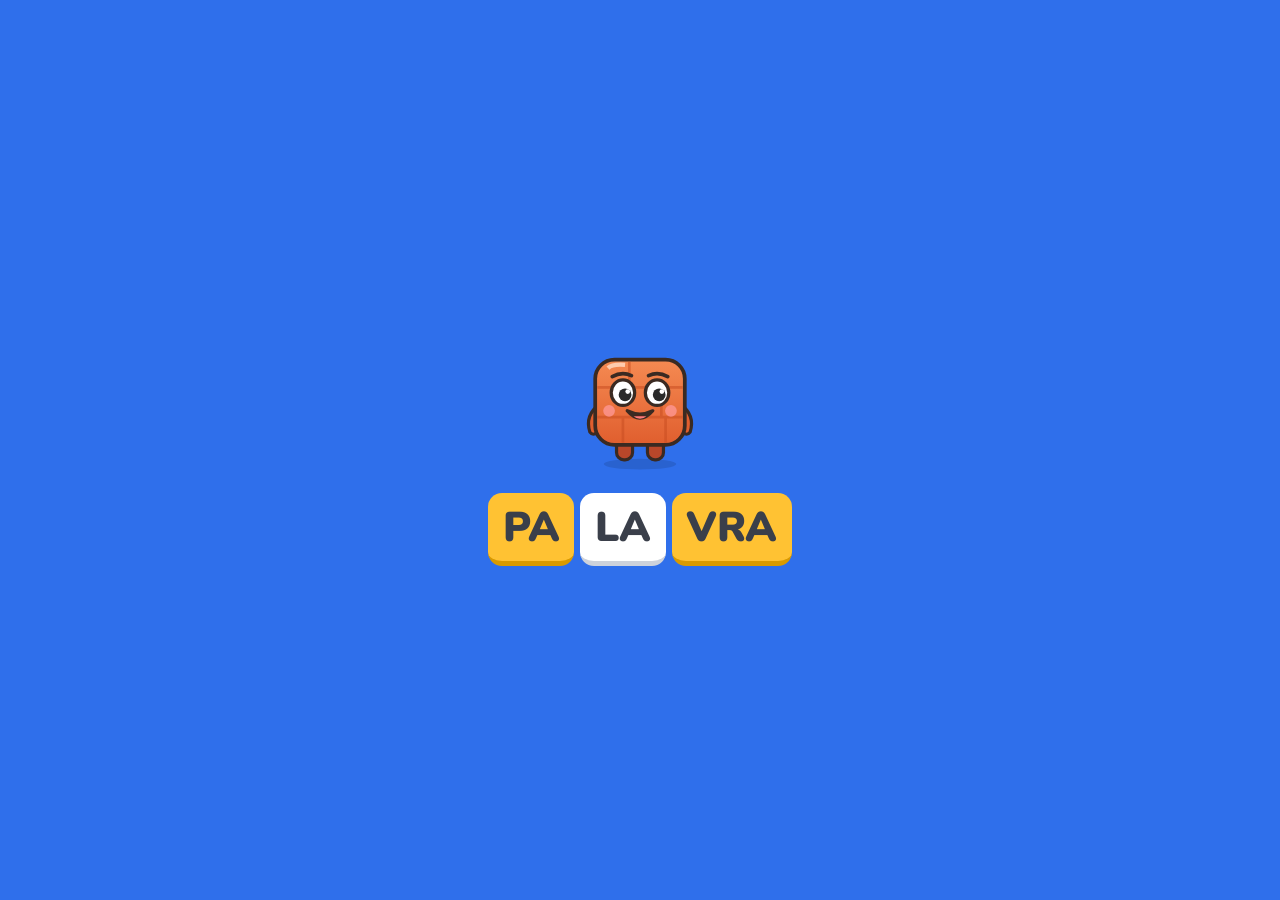
==== commit c530bc7d: "Ilustrações, mascote redesenhado e movimento nas telas Ilustrações coloridas no lugar dos ícones (po" ====
--- a/app/index.html
+++ b/app/index.html
@@ -15,6 +15,10 @@
   <link rel="stylesheet" href="estilo.css">
 </head>
 <body class="em-casa">
+  <div id="abertura" class="abertura" aria-hidden="true">
+    <div class="abertura-mascote"></div>
+    <div class="abertura-nome"><span>pa</span><span>la</span><span>vra</span></div>
+  </div>
   <header class="topo">
     <button id="fechar" class="btn-icone" aria-label="Sair da lição"></button>
     <div class="progresso" role="progressbar" aria-label="Progresso da lição" aria-valuemin="0" aria-valuemax="100">
--- a/app/estilo.css
+++ b/app/estilo.css
@@ -100,7 +100,7 @@
   padding: .75rem 1rem 0;
 }
 
-.mascote { width: 5.5rem; flex: none; }
+.mascote { width: 6rem; flex: none; }
 .tijolinho { width: 100%; height: auto; display: block; overflow: visible; }
 .tijolinho .bracos-cima { display: none; }
 .mascote.comemora .bracos-cima { display: inline; }
@@ -435,7 +435,8 @@
 
 .unidade {
   display: flex;
-  flex-direction: column;
+  align-items: center;
+  justify-content: space-between;
   width: 100%;
   padding: 1rem 1.25rem;
   border-radius: var(--raio);
@@ -443,8 +444,10 @@
   background: var(--verde);
   color: #fff;
 }
+.unidade > div { display: flex; flex-direction: column; }
 .unidade strong { font-size: 1.35rem; font-weight: 900; }
 .unidade span { opacity: .9; }
+.ilustra-parede { width: 5.5rem; height: auto; margin: -.5rem -.25rem -.5rem 0; }
 
 .trilha-licoes {
   display: flex;
@@ -557,6 +560,85 @@
 
 pre { white-space: pre-wrap; font-size: .8rem; max-width: 100%; overflow: auto; }
 
+/* ---------------------------------------------------------------- ilustrações */
+
+.cena-ilustrada { width: min(15rem, 70vw); }
+.ilustra { width: 100%; height: auto; display: block; overflow: visible; }
+.cena-ilustrada .ilustra { animation: flutuar 3.5s ease-in-out infinite; }
+@keyframes flutuar { 0%, 100% { transform: translateY(0); } 50% { transform: translateY(-6px); } }
+
+/* ---------------------------------------------------------------- movimento */
+
+/* a tela nova entra deslizando; cada peça chega um pouco depois da anterior */
+.conteudo.entrando { animation: entrar .35s cubic-bezier(.2, .9, .3, 1) both; }
+@keyframes entrar { from { opacity: 0; transform: translateX(28px); } to { opacity: 1; transform: none; } }
+
+.conteudo.entrando :is(.sil, .btn, .no, .cena-ilustrada, .placa, .lista-caderno li) {
+  animation: chegar .45s cubic-bezier(.3, 1.5, .5, 1) backwards;
+  animation-delay: calc(var(--i, 0) * 45ms + 80ms);
+}
+@keyframes chegar { from { opacity: 0; transform: translateY(18px) scale(.85); } to { opacity: 1; transform: none; } }
+
+/* sílabas da palavra caem como tijolos */
+.conteudo.entrando .palavra .sil { animation-name: cair-tijolo; animation-duration: .55s; }
+@keyframes cair-tijolo {
+  0% { opacity: 0; transform: translateY(-60px) rotate(-8deg); }
+  70% { opacity: 1; transform: translateY(4px) rotate(1deg); }
+  100% { transform: none; }
+}
+
+/* o balão dá um pulinho a cada fala nova */
+.balao.pulo { animation: pulo-balao .3s cubic-bezier(.3, 1.6, .5, 1); }
+@keyframes pulo-balao { from { transform: scale(.94); } to { transform: none; } }
+
+/* o mascote respira devagar quando está parado */
+.mascote .tijolinho { animation: respirar 3s ease-in-out infinite; transform-origin: 60px 118px; }
+@keyframes respirar { 0%, 100% { transform: scale(1, 1); } 50% { transform: scale(1.02, .98); } }
+.mascote.falando .tijolinho { animation: balancar .6s ease-in-out infinite alternate; }
+@keyframes balancar { from { transform: rotate(-2deg); } to { transform: rotate(2deg); } }
+.mascote.pensando .sobrancelha { transform: translateY(-3px); }
+.mascote.feliz .sobrancelha, .mascote.comemora .sobrancelha { transform: translateY(-4px); }
+
+/* sílaba acesa dá um pulinho */
+.sil.acesa { animation: acender .3s cubic-bezier(.3, 1.6, .5, 1); }
+@keyframes acender { from { transform: scale(.9); } }
+
+/* toque nas peças responde na hora */
+.cel:active, .tecla:active, .btn:active, .bolha:active { filter: brightness(.96); }
+
+/* ---------------------------------------------------------------- abertura do app */
+
+.abertura {
+  position: fixed;
+  inset: 0;
+  z-index: 50;
+  display: flex;
+  flex-direction: column;
+  align-items: center;
+  justify-content: center;
+  gap: 1.25rem;
+  background: var(--azul);
+  transition: opacity .35s, transform .35s;
+}
+.abertura.saindo { opacity: 0; transform: scale(1.06); }
+.abertura-mascote { width: 8rem; animation: surgir .6s cubic-bezier(.3, 1.6, .5, 1) .75s both; }
+.abertura-mascote .tijolinho { width: 100%; height: auto; }
+@keyframes surgir { from { opacity: 0; transform: scale(.3) translateY(30px); } to { opacity: 1; transform: none; } }
+.abertura-nome { display: flex; gap: .4rem; }
+.abertura-nome span {
+  padding: .15em .35em .1em;
+  border-radius: 14px;
+  border-bottom: 5px solid var(--ouro-escuro);
+  background: var(--ouro);
+  color: var(--texto);
+  font-size: 2.6rem;
+  font-weight: 900;
+  text-transform: uppercase;
+  animation: cair-tijolo .5s cubic-bezier(.3, 1.4, .5, 1) both;
+}
+.abertura-nome span:nth-child(2) { animation-delay: .15s; background: #fff; border-color: var(--linha-forte); }
+.abertura-nome span:nth-child(3) { animation-delay: .3s; }
+
 @media (prefers-reduced-motion: reduce) {
   *, *::before, *::after { animation: none !important; transition: none !important; }
 }
